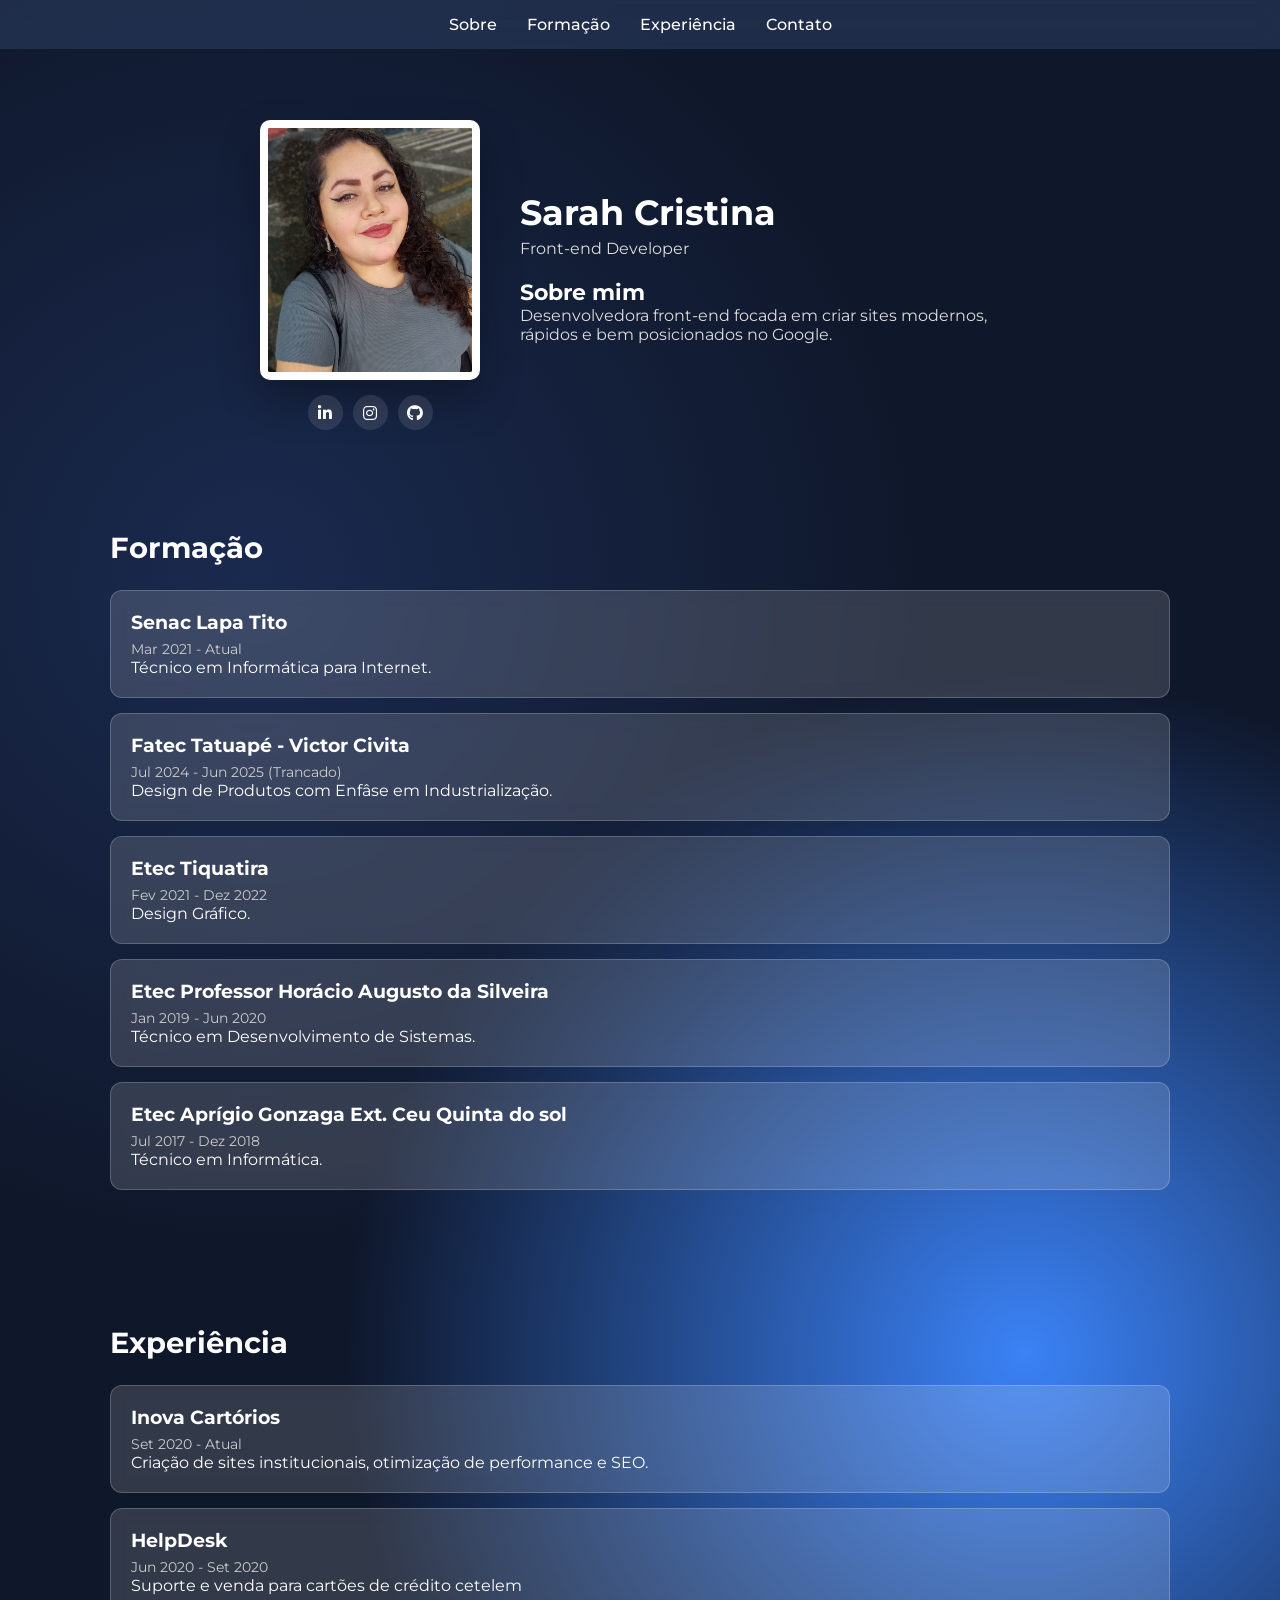
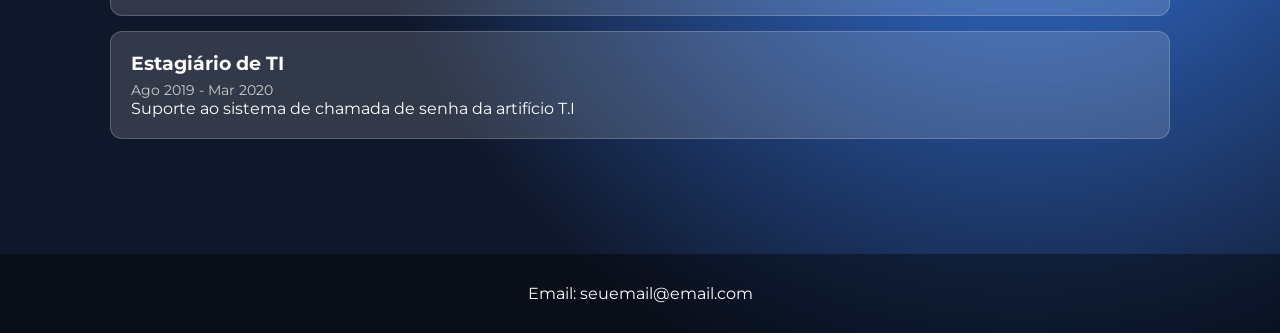
==== index.html @ 8501d0c8 "Correção nome" ====
<!DOCTYPE html>
<html lang="pt-BR">

<head>
    <meta charset="UTF-8">
    <meta name="viewport" content="width=device-width, initial-scale=1.0">

    <title>Currículo - Sarah</title>

    <!-- Montserrat -->
    <link href="https://fonts.googleapis.com/css2?family=Montserrat:wght@300;400;500;600&display=swap" rel="stylesheet">
<link rel="stylesheet" href="https://cdnjs.cloudflare.com/ajax/libs/font-awesome/6.5.0/css/all.min.css">
    <link rel="stylesheet" href="assets/css/style.css">
</head>

<body>

    <header class="menu">
        <nav>
            <ul>
                <li><a href="#sobre">Sobre</a></li>
                <li><a href="#form">Formação</a></li>
                <li><a href="#exp">Experiência</a></li>
                <li><a href="#contato">Contato</a></li>
            </ul>
        </nav>
    </header>

    <main>

        <!-- HERO -->
        <section class="perfil">
            <div class="eu">
                <img src="assets/img/eu.jpg" alt="Foto Sarah">
                <ul class="redes">
                    <li><a href="https://www.linkedin.com/in/sarah-cristina/" target=""><i class="fa-brands fa-linkedin-in"></i></a></li>
                    <li><a href="https://www.instagram.com/sarinha.psd/" target=""><i class="fa-brands fa-instagram"></i></a></li>
                    <li><a href="https://github.com/sarinha156?tab=overview&from=2019-12-01&to=2019-12-31" target=""><i class="fa-brands fa-github"></i></a></li>


                </ul>
            </div>
            <div class="descricao">
                <h1>Sarah Cristina</h1>
                <p>Front-end Developer</p>

                <h2>Sobre mim</h2>
                <p>
                    Desenvolvedora front-end focada em criar sites modernos, rápidos e bem posicionados no Google.
                </p>
            </div>
        </section>

        <!-- Formação -->
        <section id="form" class="section">
            <h2>Formação</h2>

            <article class="card">
                <h3>Senac Lapa Tito</h3>
                <span>Mar 2021 - Atual</span>
                <p>Técnico em Informática para Internet.</p>
            </article>

            <article class="card">
                <h3>Fatec Tatuapé - Victor Civita</h3>
                <span>Jul 2024 - Jun 2025 (Trancado)</span>
                <p>Design de Produtos com Enfâse em Industrialização.</p>
            </article>


            <article class="card">
                <h3>Etec Tiquatira</h3>
                <span>Fev 2021 - Dez 2022</span>
                <p>Design Gráfico.</p>
            </article>

            <article class="card">
                <h3>Etec Professor Horácio Augusto da Silveira</h3>
                <span>Jan 2019 - Jun 2020</span>
                <p>Técnico em Desenvolvimento de Sistemas.</p>
            </article>

            <article class="card">
                <h3>Etec Aprígio Gonzaga Ext. Ceu Quinta do sol</h3>
                <span>Jul 2017 - Dez 2018</span>
                <p>Técnico em Informática.</p>
            </article>
        </section>

        <!-- Experiência -->
        <section id="exp" class="section">
            <h2>Experiência</h2>

            <article class="card">
                <h3>Inova Cartórios</h3>
                <span>Set 2020 - Atual</span>
                <p>Criação de sites institucionais, otimização de performance e SEO.</p>
            </article>

            <article class="card">
                <h3>HelpDesk</h3>
                <span>Jun 2020 - Set 2020</span>
                <p>Suporte e venda para cartões de crédito cetelem</p>
            </article>

            <article class="card">
                <h3>Estagiário de TI</h3>
                <span>Ago 2019 - Mar 2020</span>
                <p>Suporte ao sistema de chamada de senha da artifício T.I</p>
            </article>
        </section>
    </main>

    <footer id="contato">
        <p>Email: seuemail@email.com</p>
    </footer>

</body>

</html>
---- assets/css/style.css ----
/* RESET */
* {
    margin: 0;
    padding: 0;
    box-sizing: border-box;
}

body {
    font-family: 'Montserrat', sans-serif;
    background: radial-gradient(circle at 20% 30%, #1a2a4f, transparent 40%),
        radial-gradient(circle at 80% 70%, #3b82f6, transparent 40%),
        #0f172a;
    color: #fff;
}

a {
    text-decoration: none;
}

/* MENU (MAIS PREMIUM) */
.menu {
    position: fixed;
    width: 100%;
    top: 0;
    padding: 15px 0;

    background: rgba(43, 61, 95, 0.6);
    backdrop-filter: blur(10px);

    z-index: 10;
}

.menu ul {
    display: flex;
    justify-content: center;
    gap: 30px;
    list-style: none;
}

.menu a {
    color: #fff;
    text-decoration: none;
    font-weight: 500;
    position: relative;
}

/* underline animado */
.menu a::after {
    content: "";
    position: absolute;
    width: 0;
    height: 2px;
    background: #fff;
    left: 0;
    bottom: -4px;
    transition: 0.3s;
}

.menu a:hover::after {
    width: 100%;
}

/* PERFIL */
.perfil {
    min-height: 40vh;
    display: flex;
    justify-content: center;
    align-items: center;
    gap: 40px;
    margin-top: 80px;
    padding: 40px 20px;
}

/* BLOCO FOTO */
.eu {
    display: flex;
    flex-direction: column;
    align-items: center;
}

/* FOTO MAIS PREMIUM */
.perfil img {
    width: 220px;
    height: 260px;
    border-radius: 10px;
    object-fit: cover;
    border: solid #fff 8px;
    box-shadow: 0 20px 40px rgba(0, 0, 0, 0.3);
    transition: 0.3s;
}

.perfil img:hover {
    transform: scale(1.03);
}

/* REDES */
.redes {
    display: flex;
    gap: 10px;
    margin-top: 15px;
}

.redes li {
    list-style: none;
}

.redes a {
    width: 35px;
    height: 35px;

    display: flex;
    align-items: center;
    justify-content: center;

    background: rgba(255, 255, 255, 0.1);
    border-radius: 50%;
    color: #fff;

    transition: 0.3s;
}

.redes a:hover {
    background: #fff;
    color: #2b3d5f;
}

/* TEXTO PERFIL */
.descricao {
    max-width: 500px;
}

.descricao h1 {
    font-size: 2.2rem;
    margin-bottom: 5px;
}

.descricao p {
    color: #dcdcdc;
    margin-bottom: 15px;
}

.descricao h2 {
    margin-top: 20px;
    font-size: 1.4rem;
}

/* SEÇÕES */
.section {
    padding: 60px 20px;
    max-width: 1100px;
    margin: auto;
}

.section h2 {
    font-size: 1.8rem;
    margin-bottom: 25px;
}

/* CARDS (GLASS MELHORADO) */
.card {
    padding: 20px;
    border-radius: 12px;
    margin-bottom: 15px; 
    background: rgba(255, 255, 255, 0.15);
    backdrop-filter: blur(8px);
    border: 1px solid rgba(255, 255, 255, 0.2);
    transition: 0.3s;
}

.card:hover {
    transform: translateY(-2px);
    background: rgba(255, 255, 255, 0.2);
}

/* TÍTULOS CARD */
.card h3 {
    margin-bottom: 5px;
}

.card span {
    font-size: 0.9rem;
    color: #ccc;
}

ul.redes {
    list-style: none;
}

/* FOOTER */
footer {
    text-align: center;
    padding: 30px;
    background: rgba(0, 0, 0, 0.4);
    margin-top: 40px;
}
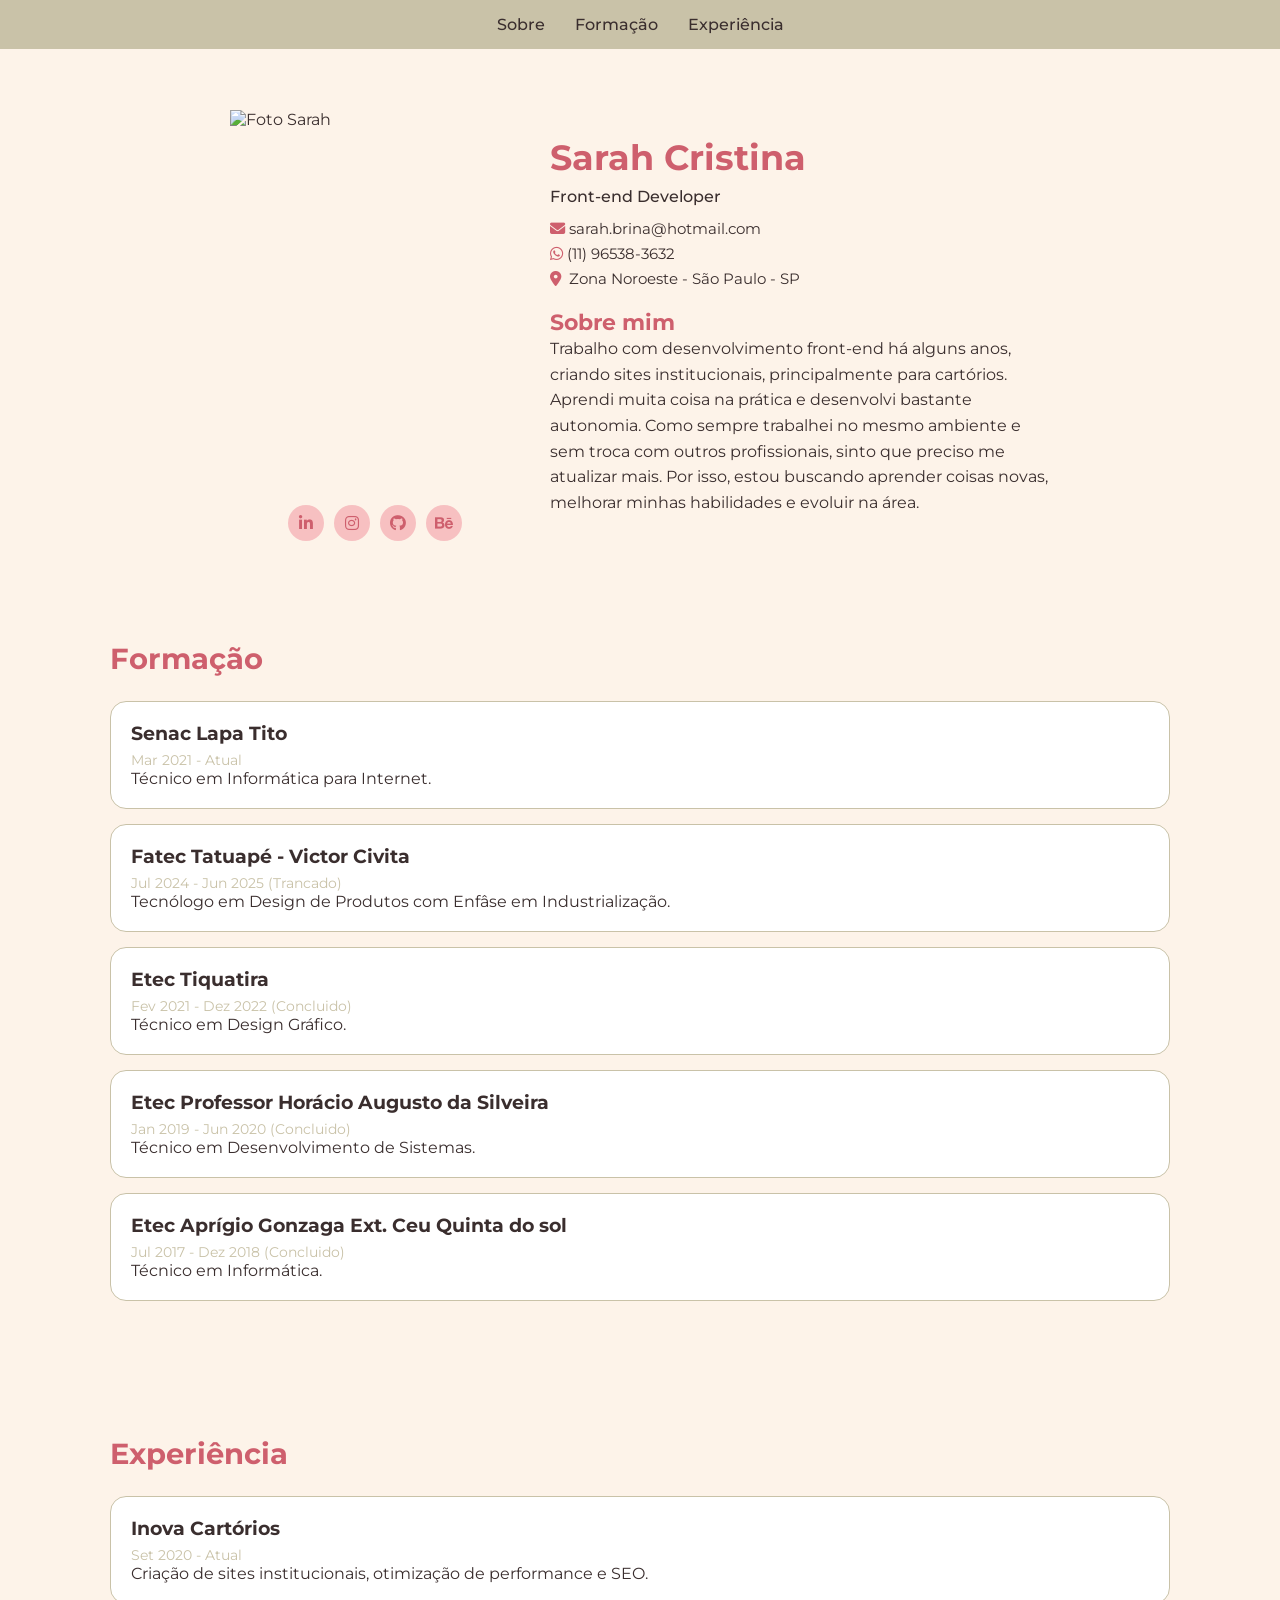
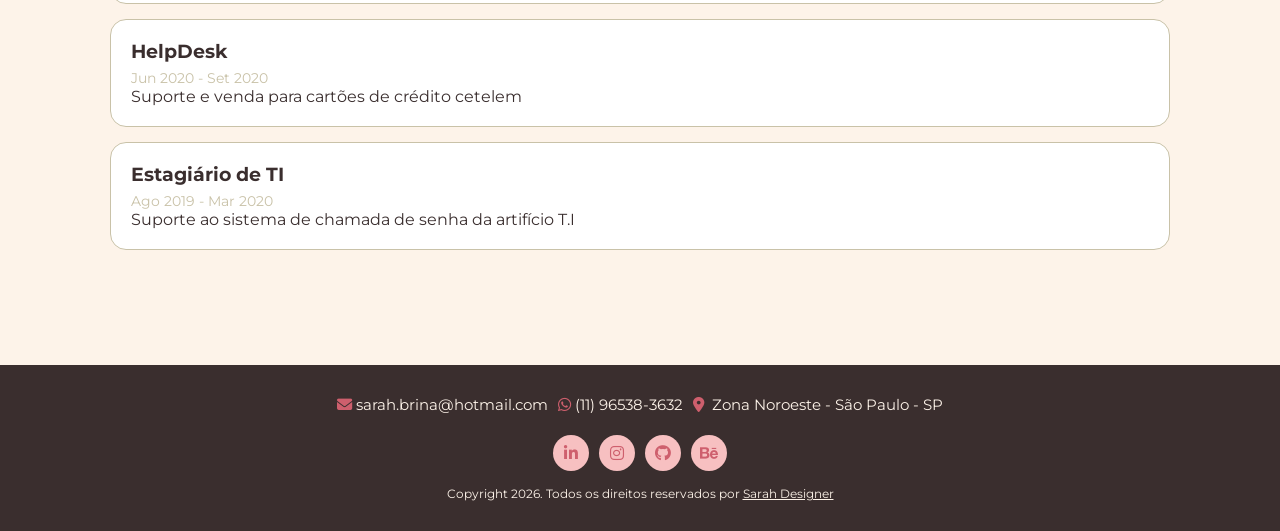
==== commit f3f5c5fe: "Currículo atualizado, html e css" ====
--- a/index.html
+++ b/index.html
@@ -4,13 +4,12 @@
 <head>
     <meta charset="UTF-8">
     <meta name="viewport" content="width=device-width, initial-scale=1.0">
-
     <title>Currículo - Sarah</title>
-
-    <!-- Montserrat -->
+    <!-- Links -->
     <link href="https://fonts.googleapis.com/css2?family=Montserrat:wght@300;400;500;600&display=swap" rel="stylesheet">
-<link rel="stylesheet" href="https://cdnjs.cloudflare.com/ajax/libs/font-awesome/6.5.0/css/all.min.css">
+    <link rel="stylesheet" href="https://cdnjs.cloudflare.com/ajax/libs/font-awesome/6.5.0/css/all.min.css">
     <link rel="stylesheet" href="assets/css/style.css">
+    <link rel="icon" href="assets/img/logo.svg" type="image/svg">
 </head>
 
 <body>
@@ -18,35 +17,54 @@
     <header class="menu">
         <nav>
             <ul>
-                <li><a href="#sobre">Sobre</a></li>
+                <li><a href="#perfil">Sobre</a></li>
                 <li><a href="#form">Formação</a></li>
                 <li><a href="#exp">Experiência</a></li>
-                <li><a href="#contato">Contato</a></li>
             </ul>
         </nav>
     </header>
 
     <main>
 
-        <!-- HERO -->
-        <section class="perfil">
+        <!-- Perfil -->
+        <section class="perfil" id="perfil">
             <div class="eu">
-                <img src="assets/img/eu.jpg" alt="Foto Sarah">
+                <img src="assets/img/eu2.png" alt="Foto Sarah">
+
                 <ul class="redes">
-                    <li><a href="https://www.linkedin.com/in/sarah-cristina/" target=""><i class="fa-brands fa-linkedin-in"></i></a></li>
-                    <li><a href="https://www.instagram.com/sarinha.psd/" target=""><i class="fa-brands fa-instagram"></i></a></li>
-                    <li><a href="https://github.com/sarinha156?tab=overview&from=2019-12-01&to=2019-12-31" target=""><i class="fa-brands fa-github"></i></a></li>
-
-
+                    <li><a href="https://www.linkedin.com/in/sarah-cristina/" target="_blank"><i
+                                class="fa-brands fa-linkedin-in"></i></a></li>
+                    <li><a href="https://www.instagram.com/sarinha.psd/" target="_blank"><i
+                                class="fa-brands fa-instagram"></i></a></li>
+                    <li><a href="https://github.com/sarinha156" target="_blank"><i class="fa-brands fa-github"></i></a>
+                    </li>
+                    <li><a href="https://www.behance.net/sarahDG" target="_blank"><i
+                                class="fa-brands fa-behance"></i></a></li>
                 </ul>
             </div>
+
             <div class="descricao">
                 <h1>Sarah Cristina</h1>
-                <p>Front-end Developer</p>
+                <p class="cargo">Front-end Developer</p>
+
+                <!-- CONTATO -->
+                <ul class="info">
+                    <li><a href="mailto:sarah.brina@hotmail.com"><i class="fa fa-envelope"></i>
+                            sarah.brina@hotmail.com</a></li>
+                    <li><a
+                            href="https://api.whatsapp.com/send/?phone=5511965383632&text=Ol%C3%A1%2C+gostei+do+seu+curr%C3%ADculo&type=phone_number&app_absent=0"><i
+                                class="fab fa-whatsapp"></i> (11) 96538-3632</a></li>
+                    <li><i class="fa fa-location-dot"></i> Zona Noroeste - São Paulo - SP</li>
+                </ul>
 
                 <h2>Sobre mim</h2>
                 <p>
-                    Desenvolvedora front-end focada em criar sites modernos, rápidos e bem posicionados no Google.
+                    Trabalho com desenvolvimento front-end há alguns anos, criando sites institucionais, principalmente
+                    para cartórios. Aprendi muita coisa na prática e desenvolvi bastante autonomia.
+
+                    Como sempre trabalhei no mesmo ambiente e sem troca com outros profissionais, sinto que preciso me
+                    atualizar mais. Por isso, estou buscando aprender coisas novas, melhorar minhas habilidades e
+                    evoluir na área.
                 </p>
             </div>
         </section>
@@ -64,25 +82,25 @@
             <article class="card">
                 <h3>Fatec Tatuapé - Victor Civita</h3>
                 <span>Jul 2024 - Jun 2025 (Trancado)</span>
-                <p>Design de Produtos com Enfâse em Industrialização.</p>
+                <p>Tecnólogo em Design de Produtos com Enfâse em Industrialização.</p>
             </article>
 
 
             <article class="card">
                 <h3>Etec Tiquatira</h3>
-                <span>Fev 2021 - Dez 2022</span>
-                <p>Design Gráfico.</p>
+                <span>Fev 2021 - Dez 2022 (Concluido)</span>
+                <p>Técnico em Design Gráfico.</p>
             </article>
 
             <article class="card">
                 <h3>Etec Professor Horácio Augusto da Silveira</h3>
-                <span>Jan 2019 - Jun 2020</span>
+                <span>Jan 2019 - Jun 2020 (Concluido)</span>
                 <p>Técnico em Desenvolvimento de Sistemas.</p>
             </article>
 
             <article class="card">
                 <h3>Etec Aprígio Gonzaga Ext. Ceu Quinta do sol</h3>
-                <span>Jul 2017 - Dez 2018</span>
+                <span>Jul 2017 - Dez 2018 (Concluido)</span>
                 <p>Técnico em Informática.</p>
             </article>
         </section>
@@ -112,7 +130,26 @@
     </main>
 
     <footer id="contato">
-        <p>Email: seuemail@email.com</p>
+
+        <!-- CONTATO -->
+        <ul class="info">
+            <li><a href="mailto:sarah.brina@hotmail.com"><i class="fa fa-envelope"></i> sarah.brina@hotmail.com</a></li>
+            <li><a
+                    href="https://api.whatsapp.com/send/?phone=5511965383632&text=Ol%C3%A1%2C+gostei+do+seu+curr%C3%ADculo&type=phone_number&app_absent=0"><i
+                        class="fab fa-whatsapp"></i> (11) 96538-3632</a></li>
+            <li><i class="fa fa-location-dot"></i> Zona Noroeste - São Paulo - SP</li>
+        </ul>
+
+        <ul class="redes">
+            <li><a href="https://www.linkedin.com/in/sarah-cristina/" target="_blank"><i
+                        class="fa-brands fa-linkedin-in"></i></a></li>
+            <li><a href="https://www.instagram.com/sarinha.psd/" target="_blank"><i
+                        class="fa-brands fa-instagram"></i></a></li>
+            <li><a href="https://github.com/sarinha156" target="_blank"><i class="fa-brands fa-github"></i></a></li>
+            <li><a href="https://www.behance.net/sarahDG" target="_blank"><i class="fa-brands fa-behance"></i></a></li>
+        </ul>
+        <p class="copy">Copyright 2026. Todos os direitos reservados por <a target="_blank"
+                href="https://www.linkedin.com/in/sarah-cristina/">Sarah Designer</a></p>
     </footer>
 
 </body>
--- a/assets/css/style.css
+++ b/assets/css/style.css
@@ -1,33 +1,37 @@
-/* RESET */
-* {
+ * {
     margin: 0;
     padding: 0;
     box-sizing: border-box;
 }
-
+ 
+:root {
+    --bg: #FDF3E9;
+    --primary: #CE5F6D;
+    --secondary: #F7C0C1;
+    --neutral: #C9C2A8;
+    --text: #3a2e2e;
+}
+  
 body {
     font-family: 'Montserrat', sans-serif;
-    background: radial-gradient(circle at 20% 30%, #1a2a4f, transparent 40%),
-        radial-gradient(circle at 80% 70%, #3b82f6, transparent 40%),
-        #0f172a;
-    color: #fff;
+    background: var(--bg);
+    color: var(--text);
+    position: relative;
+    overflow-x: hidden;
 }
 
 a {
     text-decoration: none;
-}
-
-/* MENU (MAIS PREMIUM) */
+    color: inherit;
+}
+  
 .menu {
     position: fixed;
     width: 100%;
     top: 0;
     padding: 15px 0;
-
-    background: rgba(43, 61, 95, 0.6);
-    backdrop-filter: blur(10px);
-
     z-index: 10;
+    background: var(--neutral); 
 }
 
 .menu ul {
@@ -38,8 +42,7 @@
 }
 
 .menu a {
-    color: #fff;
-    text-decoration: none;
+    color: var(--text);
     font-weight: 500;
     position: relative;
 }
@@ -50,7 +53,7 @@
     position: absolute;
     width: 0;
     height: 2px;
-    background: #fff;
+    background: var(--primary);
     left: 0;
     bottom: -4px;
     transition: 0.3s;
@@ -59,16 +62,20 @@
 .menu a:hover::after {
     width: 100%;
 }
-
+ 
 /* PERFIL */
 .perfil {
-    min-height: 40vh;
-    display: flex;
-    justify-content: center;
-    align-items: center;
-    gap: 40px;
-    margin-top: 80px;
+    min-height: 50vh;
+    display: flex;
+    justify-content: center;
+    align-items: center;
+    gap: 30px;
+
+    margin-top: 70px;
     padding: 40px 20px;
+
+    position: relative;
+    z-index: 1;
 }
 
 /* BLOCO FOTO */
@@ -78,14 +85,10 @@
     align-items: center;
 }
 
-/* FOTO MAIS PREMIUM */
+/* FOTO */
 .perfil img {
-    width: 220px;
-    height: 260px;
-    border-radius: 10px;
-    object-fit: cover;
-    border: solid #fff 8px;
-    box-shadow: 0 20px 40px rgba(0, 0, 0, 0.3);
+    width: 290px;
+    height: 380px;  
     transition: 0.3s;
 }
 
@@ -105,26 +108,26 @@
 }
 
 .redes a {
-    width: 35px;
-    height: 35px;
-
-    display: flex;
-    align-items: center;
-    justify-content: center;
-
-    background: rgba(255, 255, 255, 0.1);
+    width: 36px;
+    height: 36px;
+
+    display: flex;
+    align-items: center;
+    justify-content: center;
+
+    background: var(--secondary);
     border-radius: 50%;
+    color: var(--primary);
+
+    transition: 0.3s;
+}
+
+.redes a:hover {
+    background: var(--primary);
     color: #fff;
-
-    transition: 0.3s;
-}
-
-.redes a:hover {
-    background: #fff;
-    color: #2b3d5f;
-}
-
-/* TEXTO PERFIL */
+    transform: translateY(-3px);
+}
+ 
 .descricao {
     max-width: 500px;
 }
@@ -132,64 +135,161 @@
 .descricao h1 {
     font-size: 2.2rem;
     margin-bottom: 5px;
-}
-
-.descricao p {
-    color: #dcdcdc;
+    color: var(--primary);
+}
+
+.cargo {
+    font-weight: 500;
+    color: var(--text);
+    margin-bottom: 10px;
+}
+ 
+.info {
+    list-style: none;
     margin-bottom: 15px;
 }
 
+.info li {
+    display: flex;
+    align-items: center;
+    gap: 8px;
+    font-size: 0.95rem;
+    margin-bottom: 6px;
+    color: var(--text);
+}
+.info li a:hover { 
+    color: var(--primary);
+}
+
+.info i {
+    color: var(--primary);
+}
+ 
 .descricao h2 {
     margin-top: 20px;
     font-size: 1.4rem;
-}
-
-/* SEÇÕES */
+    color: var(--primary);
+}
+
+.descricao p {
+    line-height: 1.6;
+}
+
+.descricao h2 {
+    margin-top: 20px;
+    font-size: 1.4rem;
+    color: var(--primary);
+}
+/* ================= MOBILE ================= */
+@media (max-width: 768px) {
+
+    .perfil {
+        flex-direction: column;
+        text-align: center;
+        gap: 20px;
+        padding: 30px 15px;
+    }
+
+    /* imagem menor */
+    .perfil img {
+        width: 200px;
+        height: 260px;
+    }
+
+    /* centraliza redes */
+    .redes {
+        justify-content: center;
+    }
+
+    /* descrição ocupa tudo */
+    .descricao {
+        max-width: 100%;
+    }
+
+    .descricao h1 {
+        font-size: 1.8rem;
+    }
+
+    .descricao h2 {
+        font-size: 1.2rem;
+    }
+
+    /* info centralizada */
+    .info {
+        display: flex;
+        flex-direction: column;
+        align-items: center;
+    }
+
+    .info li {
+        justify-content: center;
+        text-align: center;
+    }
+
+}
 .section {
     padding: 60px 20px;
     max-width: 1100px;
     margin: auto;
+    position: relative;
+    z-index: 1;
 }
 
 .section h2 {
     font-size: 1.8rem;
     margin-bottom: 25px;
-}
-
-/* CARDS (GLASS MELHORADO) */
+    color: var(--primary);
+}
+
 .card {
+    background: #fff;
+    border-radius: 16px;
     padding: 20px;
-    border-radius: 12px;
-    margin-bottom: 15px; 
-    background: rgba(255, 255, 255, 0.15);
-    backdrop-filter: blur(8px);
-    border: 1px solid rgba(255, 255, 255, 0.2);
+    margin-bottom: 15px;
+
+    border: 1px solid var(--neutral);
+
     transition: 0.3s;
 }
 
 .card:hover {
-    transform: translateY(-2px);
-    background: rgba(255, 255, 255, 0.2);
-}
-
-/* TÍTULOS CARD */
+    transform: translateY(-5px);
+    border-color: var(--primary);
+}
+
 .card h3 {
     margin-bottom: 5px;
 }
 
 .card span {
     font-size: 0.9rem;
-    color: #ccc;
-}
-
-ul.redes {
-    list-style: none;
-}
-
-/* FOOTER */
+    color: var(--neutral);
+}
+
 footer {
     text-align: center;
     padding: 30px;
-    background: rgba(0, 0, 0, 0.4);
     margin-top: 40px;
+    background: var(--text);
+    display: flex;
+    justify-content: center;
+    align-items: center;
+    flex-direction: column;
+    color: var(--bg);
+}
+
+footer ul.info{
+    display: flex;
+    gap: 10px; 
+    margin-bottom: 0px;
+}
+footer ul.info li{ 
+    color: var(--bg);
+}
+.copy{
+    font-size: 12px; 
+    margin-top: 15px
+}
+.copy a{
+    text-decoration: underline;
 }
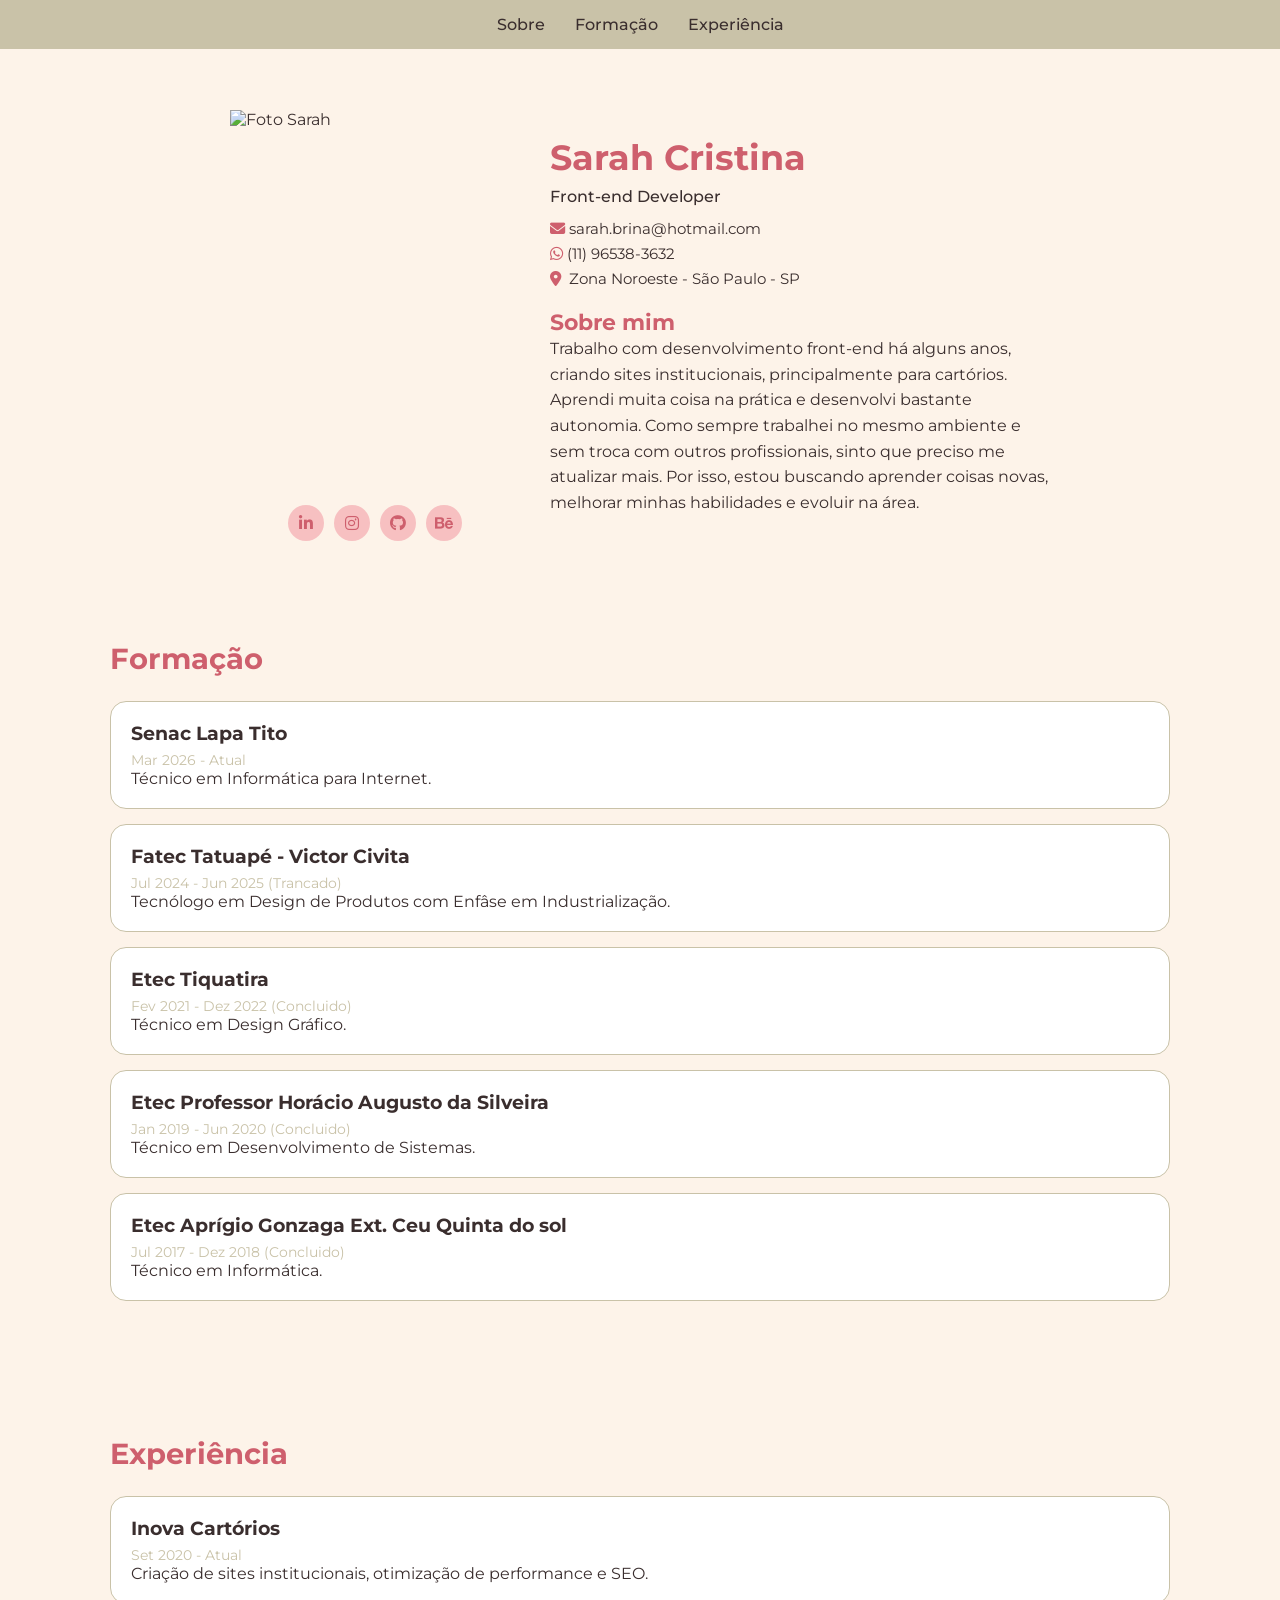
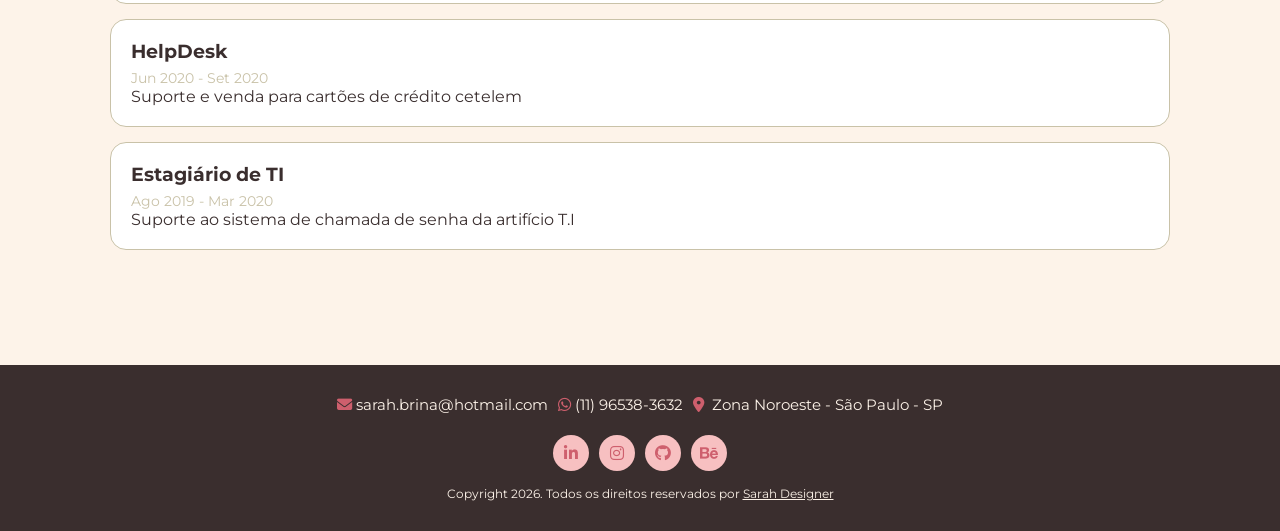
==== commit 205cb88f: "data att" ====
--- a/index.html
+++ b/index.html
@@ -75,7 +75,7 @@
 
             <article class="card">
                 <h3>Senac Lapa Tito</h3>
-                <span>Mar 2021 - Atual</span>
+                <span>Mar 2026 - Atual</span>
                 <p>Técnico em Informática para Internet.</p>
             </article>
 
